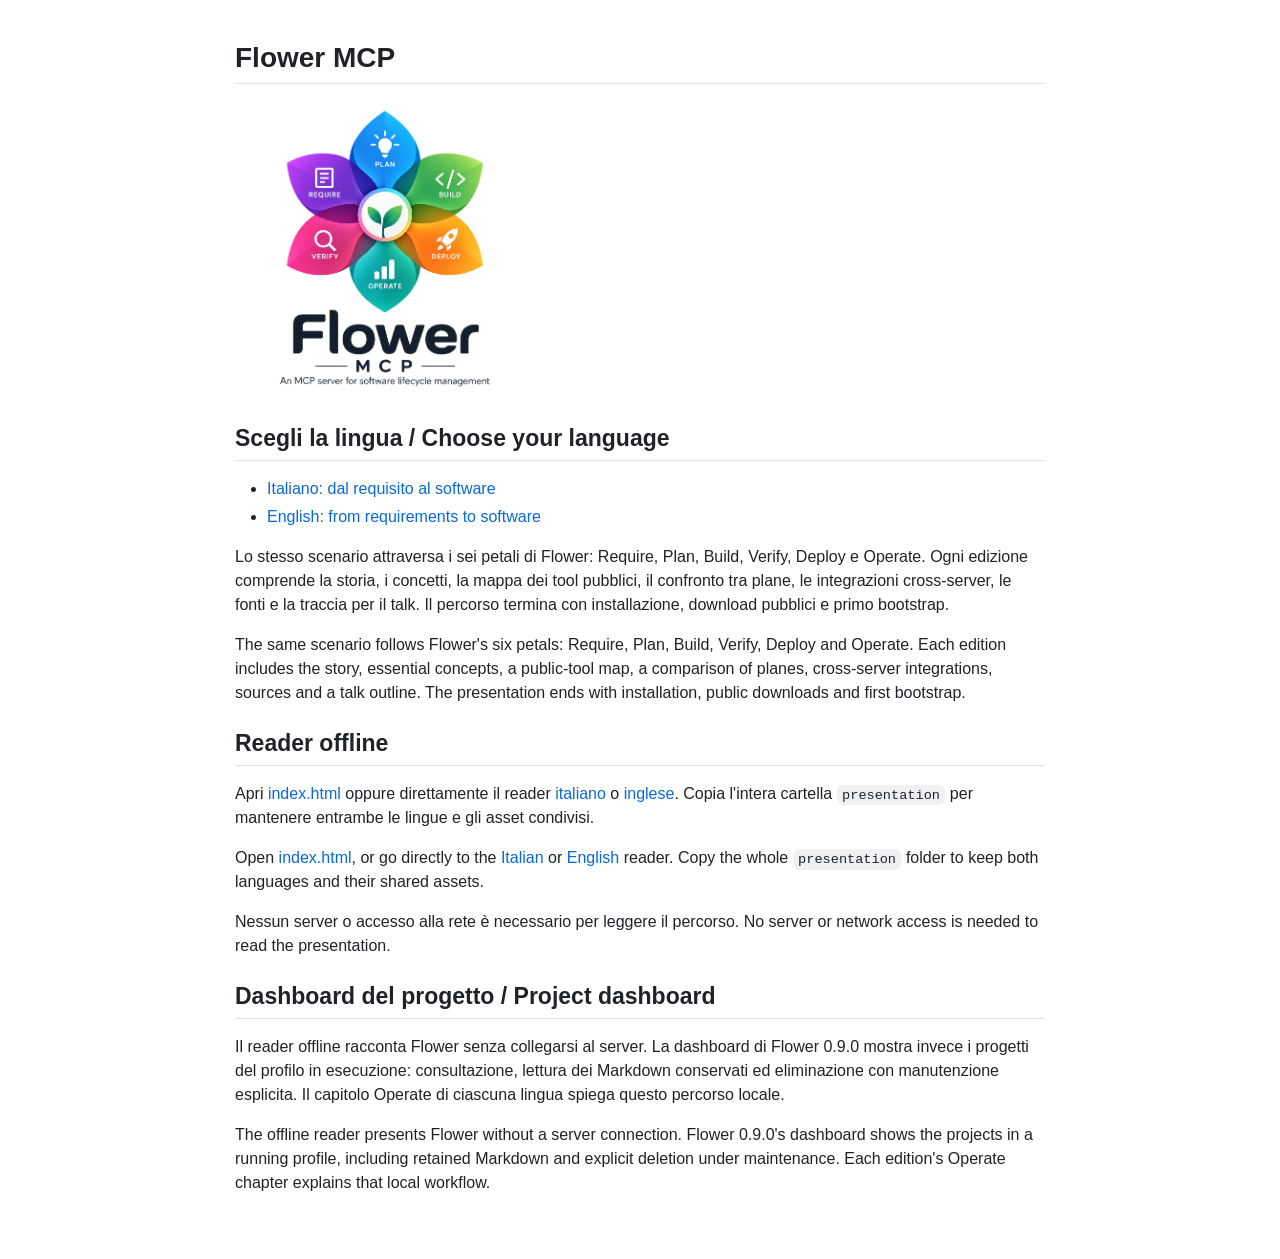
==== docs/presentation/index.html @ a33728c3 "docs: align dashboard guides and bilingual Linux Day presentation for 0.9.0 [skip ci]" ====
<!doctype html>
<html lang="en">
<head>
<meta charset="utf-8">
<meta name="viewport" content="width=device-width, initial-scale=1">
<meta http-equiv="Content-Security-Policy" content="default-src 'none'; style-src 'self'; img-src 'self'; connect-src 'none'; base-uri 'none'; form-action 'none'">
<meta name="color-scheme" content="light dark">
<title>Flower MCP: Italiano / English</title>
<link rel="stylesheet" href="assets/github-markdown.css">
<link rel="stylesheet" href="assets/reader.css">
</head>
<body><main class="language-home"><article class="markdown-body"><h1 id="flower-mcp">Flower MCP</h1>
<p><img src="assets/flower-mcp-logo.png" alt="Flower MCP: Require, Plan, Build, Verify, Deploy, Operate" /></p>
<h2 id="scegli-la-lingua-choose-your-language">Scegli la lingua / Choose your language</h2>
<ul>
<li><a href="ita/index.html">Italiano: dal requisito al software</a></li>
<li><a href="eng/index.html">English: from requirements to software</a></li>
</ul>
<p>Lo stesso scenario attraversa i sei petali di Flower: Require, Plan, Build,
Verify, Deploy e Operate. Ogni edizione comprende la storia, i concetti, la mappa
dei tool pubblici, il confronto tra plane, le integrazioni cross-server, le fonti
e la traccia per il talk.
Il percorso termina con installazione, download pubblici e primo bootstrap.</p>
<p>The same scenario follows Flower's six petals: Require, Plan, Build, Verify,
Deploy and Operate. Each edition includes the story, essential concepts, a
public-tool map, a comparison of planes, cross-server integrations, sources and
a talk outline.
The presentation ends with installation, public downloads and first bootstrap.</p>
<h2 id="reader-offline">Reader offline</h2>
<p>Apri <a href="index.html">index.html</a> oppure direttamente il reader
<a href="ita/index.html">italiano</a> o <a href="eng/index.html">inglese</a>. Copia l'intera cartella
<code>presentation</code> per mantenere entrambe le lingue e gli asset condivisi.</p>
<p>Open <a href="index.html">index.html</a>, or go directly to the
<a href="ita/index.html">Italian</a> or <a href="eng/index.html">English</a> reader. Copy the whole
<code>presentation</code> folder to keep both languages and their shared assets.</p>
<p>Nessun server o accesso alla rete è necessario per leggere il percorso.
No server or network access is needed to read the presentation.</p>
<h2 id="dashboard-del-progetto-project-dashboard">Dashboard del progetto / Project dashboard</h2>
<p>Il reader offline racconta Flower senza collegarsi al server. La dashboard di
Flower 0.9.0 mostra invece i progetti del profilo in esecuzione: consultazione,
lettura dei Markdown conservati ed eliminazione con manutenzione esplicita.
Il capitolo Operate di ciascuna lingua spiega questo percorso locale.</p>
<p>The offline reader presents Flower without a server connection. Flower 0.9.0's
dashboard shows the projects in a running profile, including retained Markdown
and explicit deletion under maintenance. Each edition's Operate chapter explains
that local workflow.</p>
</article></main></body>
</html>
---- docs/presentation/assets/github-markdown.css ----
.markdown-body {
  --base-size-16: 1rem;
  --base-size-24: 1.5rem;
  --base-size-4: 0.25rem;
  --base-size-40: 2.5rem;
  --base-size-8: 0.5rem;
  --base-text-weight-medium: 500;
  --base-text-weight-normal: 400;
  --base-text-weight-semibold: 600;
  --fontStack-monospace: ui-monospace, SFMono-Regular, SF Mono, Menlo, Consolas, Liberation Mono, monospace;
  --fontStack-sansSerif: -apple-system, BlinkMacSystemFont, "Segoe UI", "Noto Sans", Helvetica, Arial, sans-serif, "Apple Color Emoji", "Segoe UI Emoji";
  --fgColor-accent: Highlight;
}
@media (prefers-color-scheme: dark) {
  .markdown-body, [data-theme="dark"] {
    /*dark */
    color-scheme: dark;
    --fgColor-accent: #4493f8;
    --bgColor-attention-muted: #bb800926;
    --bgColor-default: #0d1117;
    --bgColor-muted: #151b23;
    --bgColor-neutral-muted: #656c7633;
    --borderColor-accent-emphasis: #1f6feb;
    --borderColor-attention-emphasis: #9e6a03;
    --borderColor-danger-emphasis: #da3633;
    --borderColor-default: #3d444d;
    --borderColor-done-emphasis: #8957e5;
    --borderColor-success-emphasis: #238636;
    --color-prettylights-syntax-brackethighlighter-angle: #9198a1;
    --color-prettylights-syntax-brackethighlighter-unmatched: #f85149;
    --color-prettylights-syntax-carriage-return-bg: #b62324;
    --color-prettylights-syntax-carriage-return-text: #f0f6fc;
    --color-prettylights-syntax-comment: #9198a1;
    --color-prettylights-syntax-constant: #79c0ff;
    --color-prettylights-syntax-constant-other-reference-link: #a5d6ff;
    --color-prettylights-syntax-entity: #d2a8ff;
    --color-prettylights-syntax-entity-tag: #7ee787;
    --color-prettylights-syntax-keyword: #ff7b72;
    --color-prettylights-syntax-markup-bold: #f0f6fc;
    --color-prettylights-syntax-markup-changed-bg: #5a1e02;
    --color-prettylights-syntax-markup-changed-text: #ffdfb6;
    --color-prettylights-syntax-markup-deleted-bg: #67060c;
    --color-prettylights-syntax-markup-deleted-text: #ffdcd7;
    --color-prettylights-syntax-markup-heading: #1f6feb;
    --color-prettylights-syntax-markup-ignored-bg: #1158c7;
    --color-prettylights-syntax-markup-ignored-text: #f0f6fc;
    --color-prettylights-syntax-markup-inserted-bg: #033a16;
    --color-prettylights-syntax-markup-inserted-text: #aff5b4;
    --color-prettylights-syntax-markup-italic: #f0f6fc;
    --color-prettylights-syntax-markup-list: #f2cc60;
    --color-prettylights-syntax-meta-diff-range: #d2a8ff;
    --color-prettylights-syntax-storage-modifier-import: #f0f6fc;
    --color-prettylights-syntax-string: #a5d6ff;
    --color-prettylights-syntax-string-regexp: #7ee787;
    --color-prettylights-syntax-sublimelinter-gutter-mark: #3d444d;
    --color-prettylights-syntax-variable: #ffa657;
    --fgColor-attention: #d29922;
    --fgColor-danger: #f85149;
    --fgColor-default: #f0f6fc;
    --fgColor-done: #ab7df8;
    --fgColor-muted: #9198a1;
    --fgColor-success: #3fb950;
    --borderColor-muted: #3d444db3;
    --color-prettylights-syntax-invalid-illegal-bg: var(--bgColor-danger-muted);
    --color-prettylights-syntax-invalid-illegal-text: var(--fgColor-danger);
    --focus-outlineColor: var(--borderColor-accent-emphasis);
    --borderColor-neutral-muted: var(--borderColor-muted);
  }
}
@media (prefers-color-scheme: light) {
  .markdown-body, [data-theme="light"] {
    /*light */
    color-scheme: light;
    --fgColor-danger: #d1242f;
    --bgColor-attention-muted: #fff8c5;
    --bgColor-muted: #f6f8fa;
    --bgColor-neutral-muted: #818b981f;
    --borderColor-accent-emphasis: #0969da;
    --borderColor-attention-emphasis: #9a6700;
    --borderColor-danger-emphasis: #cf222e;
    --borderColor-default: #d1d9e0;
    --borderColor-done-emphasis: #8250df;
    --borderColor-success-emphasis: #1a7f37;
    --color-prettylights-syntax-brackethighlighter-angle: #59636e;
    --color-prettylights-syntax-brackethighlighter-unmatched: #82071e;
    --color-prettylights-syntax-carriage-return-bg: #cf222e;
    --color-prettylights-syntax-carriage-return-text: #f6f8fa;
    --color-prettylights-syntax-comment: #59636e;
    --color-prettylights-syntax-constant: #0550ae;
    --color-prettylights-syntax-constant-other-reference-link: #0a3069;
    --color-prettylights-syntax-entity: #6639ba;
    --color-prettylights-syntax-entity-tag: #0550ae;
    --color-prettylights-syntax-invalid-illegal-text: var(--fgColor-danger);
    --color-prettylights-syntax-keyword: #cf222e;
    --color-prettylights-syntax-markup-changed-bg: #ffd8b5;
    --color-prettylights-syntax-markup-changed-text: #953800;
    --color-prettylights-syntax-markup-deleted-bg: #ffebe9;
    --color-prettylights-syntax-markup-deleted-text: #82071e;
    --color-prettylights-syntax-markup-heading: #0550ae;
    --color-prettylights-syntax-markup-ignored-bg: #0550ae;
    --color-prettylights-syntax-markup-ignored-text: #d1d9e0;
    --color-prettylights-syntax-markup-inserted-bg: #dafbe1;
    --color-prettylights-syntax-markup-inserted-text: #116329;
    --color-prettylights-syntax-markup-list: #3b2300;
    --color-prettylights-syntax-meta-diff-range: #8250df;
    --color-prettylights-syntax-string: #0a3069;
    --color-prettylights-syntax-string-regexp: #116329;
    --color-prettylights-syntax-sublimelinter-gutter-mark: #818b98;
    --color-prettylights-syntax-variable: #953800;
    --fgColor-accent: #0969da;
    --fgColor-attention: #9a6700;
    --fgColor-done: #8250df;
    --fgColor-muted: #59636e;
    --fgColor-success: #1a7f37;
    --bgColor-default: #ffffff;
    --borderColor-muted: #d1d9e0b3;
    --color-prettylights-syntax-invalid-illegal-bg: var(--bgColor-danger-muted);
    --color-prettylights-syntax-markup-bold: #1f2328;
    --color-prettylights-syntax-markup-italic: #1f2328;
    --color-prettylights-syntax-storage-modifier-import: #1f2328;
    --fgColor-default: #1f2328;
    --focus-outlineColor: var(--borderColor-accent-emphasis);
    --borderColor-neutral-muted: var(--borderColor-muted);
  }
}

.markdown-body {
  /** CSS default easing. Use for hover state changes and micro-interactions. */
  /** Accelerating motion. Use for elements exiting the viewport (moving off-screen). */
  /** Smooth acceleration and deceleration. Use for elements moving or morphing within the viewport. */
  /** Decelerating motion. Use for elements entering the viewport or appearing on screen. */
  /** Constant motion with no acceleration. Use for continuous animations like progress bars or loaders. */
  -ms-text-size-adjust: 100%;
  -webkit-text-size-adjust: 100%;
  margin: 0;
  font-weight: var(--base-text-weight-normal, 400);
  color: var(--fgColor-default);
  background-color: var(--bgColor-default);
  font-family: var(--fontStack-sansSerif, -apple-system, BlinkMacSystemFont, "Segoe UI", "Noto Sans", Helvetica, Arial, sans-serif, "Apple Color Emoji", "Segoe UI Emoji");
  font-size: 16px;
  line-height: 1.5;
  word-wrap: break-word;
}

.markdown-body a {
  text-decoration: underline;
  text-underline-offset: .2rem;
}

.markdown-body .octicon {
  display: inline-block;
  fill: currentColor;
  vertical-align: text-bottom;
}

.markdown-body h1:hover .anchor .octicon-link:before,
.markdown-body h2:hover .anchor .octicon-link:before,
.markdown-body h3:hover .anchor .octicon-link:before,
.markdown-body h4:hover .anchor .octicon-link:before,
.markdown-body h5:hover .anchor .octicon-link:before,
.markdown-body h6:hover .anchor .octicon-link:before {
  width: 16px;
  height: 16px;
  content: ' ';
  display: inline-block;
  background-color: currentColor;
  -webkit-mask-image: url("data:image/svg+xml,<svg xmlns='http://www.w3.org/2000/svg' viewBox='0 0 16 16' version='1.1' aria-hidden='true'><path fill-rule='evenodd' d='M7.775 3.275a.75.75 0 001.06 1.06l1.25-1.25a2 2 0 112.83 2.83l-2.5 2.5a2 2 0 01-2.83 0 .75.75 0 00-1.06 1.06 3.5 3.5 0 004.95 0l2.5-2.5a3.5 3.5 0 00-4.95-4.95l-1.25 1.25zm-4.69 9.64a2 2 0 010-2.83l2.5-2.5a2 2 0 012.83 0 .75.75 0 001.06-1.06 3.5 3.5 0 00-4.95 0l-2.5 2.5a3.5 3.5 0 004.95 4.95l1.25-1.25a.75.75 0 00-1.06-1.06l-1.25 1.25a2 2 0 01-2.83 0z'></path></svg>");
  mask-image: url("data:image/svg+xml,<svg xmlns='http://www.w3.org/2000/svg' viewBox='0 0 16 16' version='1.1' aria-hidden='true'><path fill-rule='evenodd' d='M7.775 3.275a.75.75 0 001.06 1.06l1.25-1.25a2 2 0 112.83 2.83l-2.5 2.5a2 2 0 01-2.83 0 .75.75 0 00-1.06 1.06 3.5 3.5 0 004.95 0l2.5-2.5a3.5 3.5 0 00-4.95-4.95l-1.25 1.25zm-4.69 9.64a2 2 0 010-2.83l2.5-2.5a2 2 0 012.83 0 .75.75 0 001.06-1.06 3.5 3.5 0 00-4.95 0l-2.5 2.5a3.5 3.5 0 004.95 4.95l1.25-1.25a.75.75 0 00-1.06-1.06l-1.25 1.25a2 2 0 01-2.83 0z'></path></svg>");
}

.markdown-body details,
.markdown-body figcaption,
.markdown-body figure {
  display: block;
}

.markdown-body summary {
  display: list-item;
}

.markdown-body [hidden] {
  display: none !important;
}

.markdown-body a {
  background-color: rgba(0,0,0,0);
  color: var(--fgColor-accent);
  text-decoration: none;
}

.markdown-body abbr[title] {
  border-bottom: none;
  -webkit-text-decoration: underline dotted;
  text-decoration: underline dotted;
}

.markdown-body b,
.markdown-body strong {
  font-weight: var(--base-text-weight-semibold, 600);
}

.markdown-body dfn {
  font-style: italic;
}

.markdown-body h1 {
  margin: .67em 0;
  font-weight: var(--base-text-weight-semibold, 600);
  padding-bottom: .3em;
  font-size: 2em;
  border-bottom: 1px solid var(--borderColor-muted);
}

.markdown-body mark {
  background-color: var(--bgColor-attention-muted);
  color: var(--fgColor-default);
}

.markdown-body small {
  font-size: 90%;
}

.markdown-body sub,
.markdown-body sup {
  font-size: 75%;
  line-height: 0;
  position: relative;
  vertical-align: baseline;
}

.markdown-body sub {
  bottom: -0.25em;
}

.markdown-body sup {
  top: -0.5em;
}

.markdown-body img {
  border-style: none;
  max-width: 100%;
  box-sizing: content-box;
}

.markdown-body code,
.markdown-body kbd,
.markdown-body pre,
.markdown-body samp {
  font-family: monospace;
  font-size: 1em;
}

.markdown-body figure {
  margin: 1em var(--base-size-40);
}

.markdown-body hr {
  box-sizing: content-box;
  overflow: hidden;
  background: rgba(0,0,0,0);
  border-bottom: 1px solid var(--borderColor-muted);
  height: .25em;
  padding: 0;
  margin: var(--base-size-24) 0;
  background-color: var(--borderColor-default);
  border: 0;
}

.markdown-body input {
  font: inherit;
  margin: 0;
  overflow: visible;
  font-family: inherit;
  font-size: inherit;
  line-height: inherit;
}

.markdown-body [type=button],
.markdown-body [type=reset],
.markdown-body [type=submit] {
  -webkit-appearance: button;
  appearance: button;
}

.markdown-body [type=checkbox],
.markdown-body [type=radio] {
  box-sizing: border-box;
  padding: 0;
}

.markdown-body [type=number]::-webkit-inner-spin-button,
.markdown-body [type=number]::-webkit-outer-spin-button {
  height: auto;
}

.markdown-body [type=search]::-webkit-search-cancel-button,
.markdown-body [type=search]::-webkit-search-decoration {
  -webkit-appearance: none;
  appearance: none;
}

.markdown-body ::-webkit-input-placeholder {
  color: inherit;
  opacity: .54;
}

.markdown-body ::-webkit-file-upload-button {
  -webkit-appearance: button;
  appearance: button;
  font: inherit;
}

.markdown-body a:hover {
  text-decoration: underline;
}

.markdown-body ::placeholder {
  color: var(--fgColor-muted);
  opacity: 1;
}

.markdown-body hr::before {
  display: table;
  content: "";
}

.markdown-body hr::after {
  display: table;
  clear: both;
  content: "";
}

.markdown-body table {
  border-spacing: 0;
  border-collapse: collapse;
  display: block;
  width: max-content;
  max-width: 100%;
  overflow: auto;
  font-variant: tabular-nums;
}

.markdown-body td,
.markdown-body th {
  padding: 0;
}

.markdown-body details summary {
  cursor: pointer;
}

.markdown-body a:focus,
.markdown-body [role=button]:focus,
.markdown-body input[type=radio]:focus,
.markdown-body input[type=checkbox]:focus {
  outline: 2px solid var(--focus-outlineColor);
  outline-offset: -2px;
  box-shadow: none;
}

.markdown-body a:focus:not(:focus-visible),
.markdown-body [role=button]:focus:not(:focus-visible),
.markdown-body input[type=radio]:focus:not(:focus-visible),
.markdown-body input[type=checkbox]:focus:not(:focus-visible) {
  outline: solid 1px rgba(0,0,0,0);
}

.markdown-body a:focus-visible,
.markdown-body [role=button]:focus-visible,
.markdown-body input[type=radio]:focus-visible,
.markdown-body input[type=checkbox]:focus-visible {
  outline: 2px solid var(--focus-outlineColor);
  outline-offset: -2px;
  box-shadow: none;
}

.markdown-body a:not([class]):focus,
.markdown-body a:not([class]):focus-visible,
.markdown-body input[type=radio]:focus,
.markdown-body input[type=radio]:focus-visible,
.markdown-body input[type=checkbox]:focus,
.markdown-body input[type=checkbox]:focus-visible {
  outline-offset: 0;
}

.markdown-body kbd {
  display: inline-block;
  padding: var(--base-size-4);
  font: 11px var(--fontStack-monospace, ui-monospace, SFMono-Regular, SF Mono, Menlo, Consolas, Liberation Mono, monospace);
  line-height: 10px;
  color: var(--fgColor-default);
  vertical-align: middle;
  background-color: var(--bgColor-muted);
  border: solid 1px var(--borderColor-neutral-muted);
  border-bottom-color: var(--borderColor-neutral-muted);
  border-radius: 6px;
  box-shadow: inset 0 -1px 0 var(--borderColor-neutral-muted);
}

.markdown-body h1,
.markdown-body h2,
.markdown-body h3,
.markdown-body h4,
.markdown-body h5,
.markdown-body h6 {
  margin-top: var(--base-size-24);
  margin-bottom: var(--base-size-16);
  font-weight: var(--base-text-weight-semibold, 600);
  line-height: 1.25;
}

.markdown-body h2 {
  font-weight: var(--base-text-weight-semibold, 600);
  padding-bottom: .3em;
  font-size: 1.5em;
  border-bottom: 1px solid var(--borderColor-muted);
}

.markdown-body h3 {
  font-weight: var(--base-text-weight-semibold, 600);
  font-size: 1.25em;
}

.markdown-body h4 {
  font-weight: var(--base-text-weight-semibold, 600);
  font-size: 1em;
}

.markdown-body h5 {
  font-weight: var(--base-text-weight-semibold, 600);
  font-size: .875em;
}

.markdown-body h6 {
  font-weight: var(--base-text-weight-semibold, 600);
  font-size: .85em;
  color: var(--fgColor-muted);
}

.markdown-body p {
  margin-top: 0;
  margin-bottom: 10px;
}

.markdown-body blockquote {
  margin: 0;
  padding: 0 1em;
  color: var(--fgColor-muted);
  border-left: .25em solid var(--borderColor-default);
}

.markdown-body ul,
.markdown-body ol {
  margin-top: 0;
  margin-bottom: 0;
  padding-left: 2em;
}

.markdown-body ol ol,
.markdown-body ul ol {
  list-style-type: lower-roman;
}

.markdown-body ul ul ol,
.markdown-body ul ol ol,
.markdown-body ol ul ol,
.markdown-body ol ol ol {
  list-style-type: lower-alpha;
}

.markdown-body dd {
  margin-left: 0;
}

.markdown-body tt,
.markdown-body code,
.markdown-body samp {
  font-family: var(--fontStack-monospace, ui-monospace, SFMono-Regular, SF Mono, Menlo, Consolas, Liberation Mono, monospace);
  font-size: 12px;
}

.markdown-body pre {
  margin-top: 0;
  margin-bottom: 0;
  font-family: var(--fontStack-monospace, ui-monospace, SFMono-Regular, SF Mono, Menlo, Consolas, Liberation Mono, monospace);
  font-size: 12px;
  word-wrap: normal;
}

.markdown-body .octicon {
  display: inline-block;
  overflow: visible !important;
  vertical-align: text-bottom;
  fill: currentColor;
}

.markdown-body input::-webkit-outer-spin-button,
.markdown-body input::-webkit-inner-spin-button {
  margin: 0;
  appearance: none;
}

.markdown-body .mr-2 {
  margin-right: var(--base-size-8, 8px) !important;
}

.markdown-body::before {
  display: table;
  content: "";
}

.markdown-body::after {
  display: table;
  clear: both;
  content: "";
}

.markdown-body>*:first-child {
  margin-top: 0 !important;
}

.markdown-body>*:last-child {
  margin-bottom: 0 !important;
}

.markdown-body a:not([href]) {
  color: inherit;
  text-decoration: none;
}

.markdown-body .absent {
  color: var(--fgColor-danger);
}

.markdown-body .anchor {
  float: left;
  padding-right: var(--base-size-4);
  margin-left: -20px;
  line-height: 1;
}

.markdown-body .anchor:focus {
  outline: none;
}

.markdown-body p,
.markdown-body blockquote,
.markdown-body ul,
.markdown-body ol,
.markdown-body dl,
.markdown-body table,
.markdown-body pre,
.markdown-body details {
  margin-top: 0;
  margin-bottom: var(--base-size-16);
}

.markdown-body blockquote>:first-child {
  margin-top: 0;
}

.markdown-body blockquote>:last-child {
  margin-bottom: 0;
}

.markdown-body h1 .octicon-link,
.markdown-body h2 .octicon-link,
.markdown-body h3 .octicon-link,
.markdown-body h4 .octicon-link,
.markdown-body h5 .octicon-link,
.markdown-body h6 .octicon-link {
  color: var(--fgColor-default);
  vertical-align: middle;
  visibility: hidden;
}

.markdown-body h1:hover .anchor,
.markdown-body h2:hover .anchor,
.markdown-body h3:hover .anchor,
.markdown-body h4:hover .anchor,
.markdown-body h5:hover .anchor,
.markdown-body h6:hover .anchor {
  text-decoration: none;
}

.markdown-body h1:hover .anchor .octicon-link,
.markdown-body h2:hover .anchor .octicon-link,
.markdown-body h3:hover .anchor .octicon-link,
.markdown-body h4:hover .anchor .octicon-link,
.markdown-body h5:hover .anchor .octicon-link,
.markdown-body h6:hover .anchor .octicon-link {
  visibility: visible;
}

.markdown-body h1 tt,
.markdown-body h1 code,
.markdown-body h2 tt,
.markdown-body h2 code,
.markdown-body h3 tt,
.markdown-body h3 code,
.markdown-body h4 tt,
.markdown-body h4 code,
.markdown-body h5 tt,
.markdown-body h5 code,
.markdown-body h6 tt,
.markdown-body h6 code {
  padding: 0 .2em;
  font-size: inherit;
}

.markdown-body summary h1,
.markdown-body summary h2,
.markdown-body summary h3,
.markdown-body summary h4,
.markdown-body summary h5,
.markdown-body summary h6 {
  display: inline-block;
}

.markdown-body summary h1 .anchor,
.markdown-body summary h2 .anchor,
.markdown-body summary h3 .anchor,
.markdown-body summary h4 .anchor,
.markdown-body summary h5 .anchor,
.markdown-body summary h6 .anchor {
  margin-left: -40px;
}

.markdown-body summary h1,
.markdown-body summary h2 {
  padding-bottom: 0;
  border-bottom: 0;
}

.markdown-body ul.no-list,
.markdown-body ol.no-list {
  padding: 0;
  list-style-type: none;
}

.markdown-body ol[type="a s"] {
  list-style-type: lower-alpha;
}

.markdown-body ol[type="A s"] {
  list-style-type: upper-alpha;
}

.markdown-body ol[type="i s"] {
  list-style-type: lower-roman;
}

.markdown-body ol[type="I s"] {
  list-style-type: upper-roman;
}

.markdown-body ol[type="1"] {
  list-style-type: decimal;
}

.markdown-body div>ol:not([type]) {
  list-style-type: decimal;
}

.markdown-body ul ul,
.markdown-body ul ol,
.markdown-body ol ol,
.markdown-body ol ul {
  margin-top: 0;
  margin-bottom: 0;
}

.markdown-body li>p {
  margin-top: var(--base-size-16);
}

.markdown-body li+li {
  margin-top: .25em;
}

.markdown-body dl {
  padding: 0;
}

.markdown-body dl dt {
  padding: 0;
  margin-top: var(--base-size-16);
  font-size: 1em;
  font-style: italic;
  font-weight: var(--base-text-weight-semibold, 600);
}

.markdown-body dl dd {
  padding: 0 var(--base-size-16);
  margin-bottom: var(--base-size-16);
}

.markdown-body table th {
  font-weight: var(--base-text-weight-semibold, 600);
}

.markdown-body table th,
.markdown-body table td {
  padding: 6px 13px;
  border: 1px solid var(--borderColor-default);
}

.markdown-body table td>:last-child {
  margin-bottom: 0;
}

.markdown-body table tr {
  background-color: var(--bgColor-default);
  border-top: 1px solid var(--borderColor-muted);
}

.markdown-body table tr:nth-child(2n) {
  background-color: var(--bgColor-muted);
}

.markdown-body table img {
  background-color: rgba(0,0,0,0);
}

.markdown-body img[align=right] {
  padding-left: 20px;
}

.markdown-body img[align=left] {
  padding-right: 20px;
}

.markdown-body .emoji {
  max-width: none;
  vertical-align: text-top;
  background-color: rgba(0,0,0,0);
}

.markdown-body span.frame {
  display: block;
  overflow: hidden;
}

.markdown-body span.frame>span {
  display: block;
  float: left;
  width: auto;
  padding: 7px;
  margin: 13px 0 0;
  overflow: hidden;
  border: 1px solid var(--borderColor-default);
}

.markdown-body span.frame span img {
  display: block;
  float: left;
}

.markdown-body span.frame span span {
  display: block;
  padding: 5px 0 0;
  clear: both;
  color: var(--fgColor-default);
}

.markdown-body span.align-center {
  display: block;
  overflow: hidden;
  clear: both;
}

.markdown-body span.align-center>span {
  display: block;
  margin: 13px auto 0;
  overflow: hidden;
  text-align: center;
}

.markdown-body span.align-center span img {
  margin: 0 auto;
  text-align: center;
}

.markdown-body span.align-right {
  display: block;
  overflow: hidden;
  clear: both;
}

.markdown-body span.align-right>span {
  display: block;
  margin: 13px 0 0;
  overflow: hidden;
  text-align: right;
}

.markdown-body span.align-right span img {
  margin: 0;
  text-align: right;
}

.markdown-body span.float-left {
  display: block;
  float: left;
  margin-right: 13px;
  overflow: hidden;
}

.markdown-body span.float-left span {
  margin: 13px 0 0;
}

.markdown-body span.float-right {
  display: block;
  float: right;
  margin-left: 13px;
  overflow: hidden;
}

.markdown-body span.float-right>span {
  display: block;
  margin: 13px auto 0;
  overflow: hidden;
  text-align: right;
}

.markdown-body code,
.markdown-body tt {
  padding: .2em .4em;
  margin: 0;
  font-size: 85%;
  white-space: break-spaces;
  background-color: var(--bgColor-neutral-muted);
  border-radius: 6px;
}

.markdown-body code br,
.markdown-body tt br {
  display: none;
}

.markdown-body del code {
  text-decoration: inherit;
}

.markdown-body samp {
  font-size: 85%;
}

.markdown-body pre code {
  font-size: 100%;
}

.markdown-body pre>code {
  padding: 0;
  margin: 0;
  word-break: normal;
  white-space: pre;
  background: rgba(0,0,0,0);
  border: 0;
}

.markdown-body .highlight {
  margin-bottom: var(--base-size-16);
}

.markdown-body .highlight pre {
  margin-bottom: 0;
  word-break: normal;
}

.markdown-body .highlight pre,
.markdown-body pre {
  padding: var(--base-size-16);
  overflow: auto;
  font-size: 85%;
  line-height: 1.45;
  color: var(--fgColor-default);
  background-color: var(--bgColor-muted);
  border-radius: 6px;
}

.markdown-body pre code,
.markdown-body pre tt {
  display: inline;
  padding: 0;
  margin: 0;
  overflow: visible;
  line-height: inherit;
  word-wrap: normal;
  background-color: rgba(0,0,0,0);
  border: 0;
}

.markdown-body .csv-data td,
.markdown-body .csv-data th {
  padding: 5px;
  overflow: hidden;
  font-size: 12px;
  line-height: 1;
  text-align: left;
  white-space: nowrap;
}

.markdown-body .csv-data .blob-num {
  padding: 10px var(--base-size-8) 9px;
  text-align: right;
  background: var(--bgColor-default);
  border: 0;
}

.markdown-body .csv-data tr {
  border-top: 0;
}

.markdown-body .csv-data th {
  font-weight: var(--base-text-weight-semibold, 600);
  background: var(--bgColor-muted);
  border-top: 0;
}

.markdown-body [data-footnote-ref]::before {
  content: "[";
}

.markdown-body [data-footnote-ref]::after {
  content: "]";
}

.markdown-body .footnotes {
  font-size: 12px;
  color: var(--fgColor-muted);
  border-top: 1px solid var(--borderColor-default);
}

.markdown-body .footnotes ol {
  padding-left: var(--base-size-16);
}

.markdown-body .footnotes ol ul {
  display: inline-block;
  padding-left: var(--base-size-16);
  margin-top: var(--base-size-16);
}

.markdown-body .footnotes li {
  position: relative;
}

.markdown-body .footnotes li:target::before {
  position: absolute;
  top: calc(var(--base-size-8)*-1);
  right: calc(var(--base-size-8)*-1);
  bottom: calc(var(--base-size-8)*-1);
  left: calc(var(--base-size-24)*-1);
  pointer-events: none;
  content: "";
  border: 2px solid var(--borderColor-accent-emphasis);
  border-radius: 6px;
}

.markdown-body .footnotes li:target {
  color: var(--fgColor-default);
}

.markdown-body .footnotes .data-footnote-backref g-emoji {
  font-family: monospace;
}

.markdown-body .pl-c {
  color: var(--color-prettylights-syntax-comment);
}

.markdown-body .pl-c1,
.markdown-body .pl-s .pl-v {
  color: var(--color-prettylights-syntax-constant);
}

.markdown-body .pl-e,
.markdown-body .pl-en {
  color: var(--color-prettylights-syntax-entity);
}

.markdown-body .pl-smi,
.markdown-body .pl-s .pl-s1 {
  color: var(--color-prettylights-syntax-storage-modifier-import);
}

.markdown-body .pl-ent {
  color: var(--color-prettylights-syntax-entity-tag);
}

.markdown-body .pl-k {
  color: var(--color-prettylights-syntax-keyword);
}

.markdown-body .pl-s,
.markdown-body .pl-pds,
.markdown-body .pl-s .pl-pse .pl-s1,
.markdown-body .pl-sr,
.markdown-body .pl-sr .pl-cce,
.markdown-body .pl-sr .pl-sre,
.markdown-body .pl-sr .pl-sra {
  color: var(--color-prettylights-syntax-string);
}

.markdown-body .pl-v,
.markdown-body .pl-smw {
  color: var(--color-prettylights-syntax-variable);
}

.markdown-body .pl-bu {
  color: var(--color-prettylights-syntax-brackethighlighter-unmatched);
}

.markdown-body .pl-ii {
  color: var(--color-prettylights-syntax-invalid-illegal-text);
  background-color: var(--color-prettylights-syntax-invalid-illegal-bg);
}

.markdown-body .pl-c2 {
  color: var(--color-prettylights-syntax-carriage-return-text);
  background-color: var(--color-prettylights-syntax-carriage-return-bg);
}

.markdown-body .pl-sr .pl-cce {
  font-weight: bold;
  color: var(--color-prettylights-syntax-string-regexp);
}

.markdown-body .pl-ml {
  color: var(--color-prettylights-syntax-markup-list);
}

.markdown-body .pl-mh,
.markdown-body .pl-mh .pl-en,
.markdown-body .pl-ms {
  font-weight: bold;
  color: var(--color-prettylights-syntax-markup-heading);
}

.markdown-body .pl-mi {
  font-style: italic;
  color: var(--color-prettylights-syntax-markup-italic);
}

.markdown-body .pl-mb {
  font-weight: bold;
  color: var(--color-prettylights-syntax-markup-bold);
}

.markdown-body .pl-md {
  color: var(--color-prettylights-syntax-markup-deleted-text);
  background-color: var(--color-prettylights-syntax-markup-deleted-bg);
}

.markdown-body .pl-mi1 {
  color: var(--color-prettylights-syntax-markup-inserted-text);
  background-color: var(--color-prettylights-syntax-markup-inserted-bg);
}

.markdown-body .pl-mc {
  color: var(--color-prettylights-syntax-markup-changed-text);
  background-color: var(--color-prettylights-syntax-markup-changed-bg);
}

.markdown-body .pl-mi2 {
  color: var(--color-prettylights-syntax-markup-ignored-text);
  background-color: var(--color-prettylights-syntax-markup-ignored-bg);
}

.markdown-body .pl-mdr {
  font-weight: bold;
  color: var(--color-prettylights-syntax-meta-diff-range);
}

.markdown-body .pl-ba {
  color: var(--color-prettylights-syntax-brackethighlighter-angle);
}

.markdown-body .pl-sg {
  color: var(--color-prettylights-syntax-sublimelinter-gutter-mark);
}

.markdown-body .pl-corl {
  text-decoration: underline;
  color: var(--color-prettylights-syntax-constant-other-reference-link);
}

.markdown-body [role=button]:focus:not(:focus-visible),
.markdown-body [role=tabpanel][tabindex="0"]:focus:not(:focus-visible),
.markdown-body button:focus:not(:focus-visible),
.markdown-body summary:focus:not(:focus-visible),
.markdown-body a:focus:not(:focus-visible) {
  outline: none;
  box-shadow: none;
}

.markdown-body [tabindex="0"]:focus:not(:focus-visible),
.markdown-body details-dialog:focus:not(:focus-visible) {
  outline: none;
}

.markdown-body g-emoji {
  display: inline-block;
  min-width: 1ch;
  font-family: "Apple Color Emoji","Segoe UI Emoji","Segoe UI Symbol";
  font-size: 1em;
  font-style: normal !important;
  font-weight: var(--base-text-weight-normal, 400);
  line-height: 1;
  vertical-align: -0.075em;
}

.markdown-body g-emoji img {
  width: 1em;
  height: 1em;
}

.markdown-body a:has(>p,>div,>pre,>blockquote) {
  display: block;
}

.markdown-body a:has(>p,>div,>pre,>blockquote):not(:has(.snippet-clipboard-content,>pre)) {
  width: fit-content;
}

.markdown-body a:has(>p,>div,>pre,>blockquote):has(.snippet-clipboard-content,>pre):focus-visible {
  outline: 2px solid var(--focus-outlineColor);
  outline-offset: 2px;
}

.markdown-body .task-list-item {
  list-style-type: none;
}

.markdown-body .task-list-item label {
  font-weight: var(--base-text-weight-normal, 400);
}

.markdown-body .task-list-item.enabled label {
  cursor: pointer;
}

.markdown-body .task-list-item+.task-list-item {
  margin-top: var(--base-size-4);
}

.markdown-body .task-list-item .handle {
  display: none;
}

.markdown-body .task-list-item-checkbox {
  margin: 0 .2em .25em -1.4em;
  vertical-align: middle;
}

.markdown-body ul:dir(rtl) .task-list-item-checkbox {
  margin: 0 -1.6em .25em .2em;
}

.markdown-body ol:dir(rtl) .task-list-item-checkbox {
  margin: 0 -1.6em .25em .2em;
}

.markdown-body .contains-task-list:hover .task-list-item-convert-container,
.markdown-body .contains-task-list:focus-within .task-list-item-convert-container {
  display: block;
  width: auto;
  height: 24px;
  overflow: visible;
  clip-path: none;
}

.markdown-body ::-webkit-calendar-picker-indicator {
  filter: invert(50%);
}

.markdown-body .markdown-alert {
  padding: var(--base-size-8) var(--base-size-16);
  margin-bottom: var(--base-size-16);
  color: inherit;
  border-left: .25em solid var(--borderColor-default);
}

.markdown-body .markdown-alert>:first-child {
  margin-top: 0;
}

.markdown-body .markdown-alert>:last-child {
  margin-bottom: 0;
}

.markdown-body .markdown-alert .markdown-alert-title {
  display: flex;
  font-weight: var(--base-text-weight-medium, 500);
  align-items: center;
  line-height: 1;
}

.markdown-body .markdown-alert.markdown-alert-note {
  border-left-color: var(--borderColor-accent-emphasis);
}

.markdown-body .markdown-alert.markdown-alert-note .markdown-alert-title {
  color: var(--fgColor-accent);
}

.markdown-body .markdown-alert.markdown-alert-important {
  border-left-color: var(--borderColor-done-emphasis);
}

.markdown-body .markdown-alert.markdown-alert-important .markdown-alert-title {
  color: var(--fgColor-done);
}

.markdown-body .markdown-alert.markdown-alert-warning {
  border-left-color: var(--borderColor-attention-emphasis);
}

.markdown-body .markdown-alert.markdown-alert-warning .markdown-alert-title {
  color: var(--fgColor-attention);
}

.markdown-body .markdown-alert.markdown-alert-tip {
  border-left-color: var(--borderColor-success-emphasis);
}

.markdown-body .markdown-alert.markdown-alert-tip .markdown-alert-title {
  color: var(--fgColor-success);
}

.markdown-body .markdown-alert.markdown-alert-caution {
  border-left-color: var(--borderColor-danger-emphasis);
}

.markdown-body .markdown-alert.markdown-alert-caution .markdown-alert-title {
  color: var(--fgColor-danger);
}

.markdown-body>*:first-child>.heading-element:first-child {
  margin-top: 0 !important;
}

.markdown-body .highlight pre:has(+.zeroclipboard-container) {
  min-height: 52px;
}
---- docs/presentation/assets/reader.css ----
:root {
  color-scheme: light dark;
  --background: #ffffff;
  --subtle: #f6f8fa;
  --border: #d1d9e0;
  --text: #1f2328;
  --muted: #59636e;
  --link: #0969da;
}
@media (prefers-color-scheme: dark) {
  :root { --background: #0d1117; --subtle: #151b23; --border: #3d444d; --text: #f0f6fc; --muted: #9198a1; --link: #4493f8; }
}
* { box-sizing: border-box; letter-spacing: 0; }
body { margin: 0; color: var(--text); background: var(--background); font: 16px/1.6 -apple-system, BlinkMacSystemFont, "Segoe UI", Helvetica, Arial, sans-serif; }
a { color: var(--link); }
[hidden] { display: none !important; }
.site-header { min-height: 72px; display: flex; align-items: center; justify-content: space-between; gap: 20px; padding: 12px 28px; border-bottom: 1px solid var(--border); }
.brand { display: flex; align-items: center; gap: 12px; min-width: 0; text-decoration: none; color: var(--text); }
.brand img { object-fit: contain; flex: 0 0 48px; background: white; border-radius: 4px; }
.brand strong { display: block; font-size: 18px; }
.brand small { display: block; font-size: 13px; color: var(--muted); }
.site-header nav { display: flex; gap: 20px; flex-shrink: 0; }
.layout { display: grid; grid-template-columns: 236px minmax(0, 980px); justify-content: center; }
aside { padding: 28px 20px; border-right: 1px solid var(--border); min-width: 0; }
aside details { position: sticky; top: 16px; max-height: calc(100vh - 32px); overflow: auto; }
summary { cursor: pointer; font-size: 14px; font-weight: 600; }
aside h2 { font-size: 12px; color: var(--muted); margin: 28px 10px 8px; text-transform: uppercase; }
aside a { display: block; padding: 6px 10px; font-size: 14px; text-decoration: none; color: var(--text); border-left: 2px solid transparent; }
aside a:hover { text-decoration: underline; }
aside a[aria-current] { border-left-color: var(--link); background: var(--subtle); font-weight: 600; }
main { min-width: 0; }
.language-home { max-width: 900px; margin: 0 auto; }
.markdown-body { min-width: 0; max-width: 980px; padding: 40px 45px 64px; overflow-wrap: anywhere; }
.markdown-body h1 { font-size: 28px; }
.markdown-body h2 { font-size: 23px; }
.markdown-body img { display: block; width: auto; max-width: min(100%, 300px); height: auto; max-height: 300px; object-fit: contain; background: #fff; }
.markdown-body[data-document="method.md"] img { max-width: 100%; max-height: none; }
.markdown-body table { max-width: 100%; overflow-x: auto; overflow-wrap: normal; }
.markdown-body pre { max-width: 100%; }
.markdown-body h1, .markdown-body h2, .markdown-body h3 { scroll-margin-top: 24px; }
.markdown-body h1:focus, .markdown-body h2:focus, .markdown-body h3:focus { outline: none; }
#route-error { padding: 16px; margin: 24px; border-left: 3px solid #bf8700; }
footer { border-top: 1px solid var(--border); padding: 20px 28px; font-size: 12px; color: var(--muted); }
.skip-link { position: absolute; left: 12px; top: -100px; padding: 8px; background: var(--background); }
.skip-link:focus { top: 8px; z-index: 1; }
:focus-visible { outline: 2px solid var(--link); outline-offset: 3px; }
@media (max-width: 780px) {
  .site-header { padding: 12px 16px; gap: 12px; flex-wrap: wrap; }
  .brand img { width: 36px; height: 36px; flex-basis: 36px; }
  .brand small { max-width: 160px; }
  .site-header nav { gap: 12px; font-size: 14px; margin-left: auto; }
  .layout { display: block; }
  aside { padding: 12px 16px; border-right: 0; border-bottom: 1px solid var(--border); }
  aside details { position: static; max-height: none; overflow: visible; }
  .markdown-body { padding: 24px 16px 40px; }
  .markdown-body h1 { font-size: 25px; }
  .markdown-body h2 { font-size: 21px; }
  footer { padding: 16px; }
}
@media print {
  .site-header, aside, footer, .skip-link { display: none; }
  .layout { display: block; }
  .markdown-body { max-width: none; padding: 0; }
}
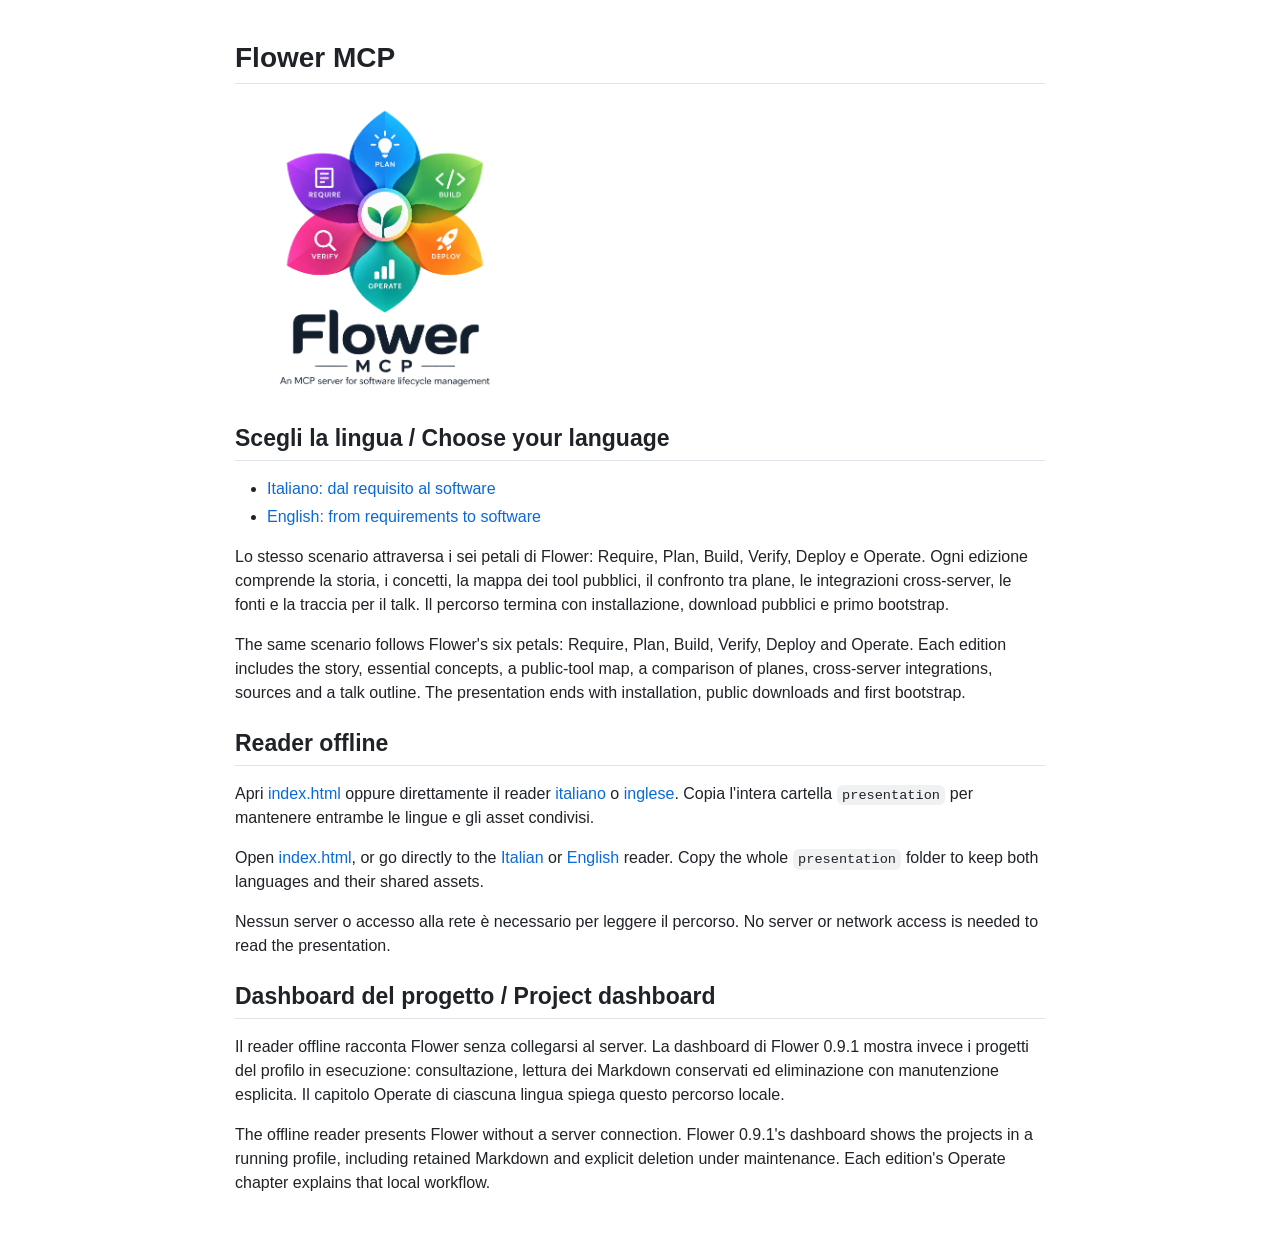
==== commit bec6f500: "chore: prepare Flower MCP 0.9.1 and direct dashboard guidance [skip ci]" ====
--- a/docs/presentation/index.html
+++ b/docs/presentation/index.html
@@ -37,10 +37,10 @@
 No server or network access is needed to read the presentation.</p>
 <h2 id="dashboard-del-progetto-project-dashboard">Dashboard del progetto / Project dashboard</h2>
 <p>Il reader offline racconta Flower senza collegarsi al server. La dashboard di
-Flower 0.9.0 mostra invece i progetti del profilo in esecuzione: consultazione,
+Flower 0.9.1 mostra invece i progetti del profilo in esecuzione: consultazione,
 lettura dei Markdown conservati ed eliminazione con manutenzione esplicita.
 Il capitolo Operate di ciascuna lingua spiega questo percorso locale.</p>
-<p>The offline reader presents Flower without a server connection. Flower 0.9.0's
+<p>The offline reader presents Flower without a server connection. Flower 0.9.1's
 dashboard shows the projects in a running profile, including retained Markdown
 and explicit deletion under maintenance. Each edition's Operate chapter explains
 that local workflow.</p>
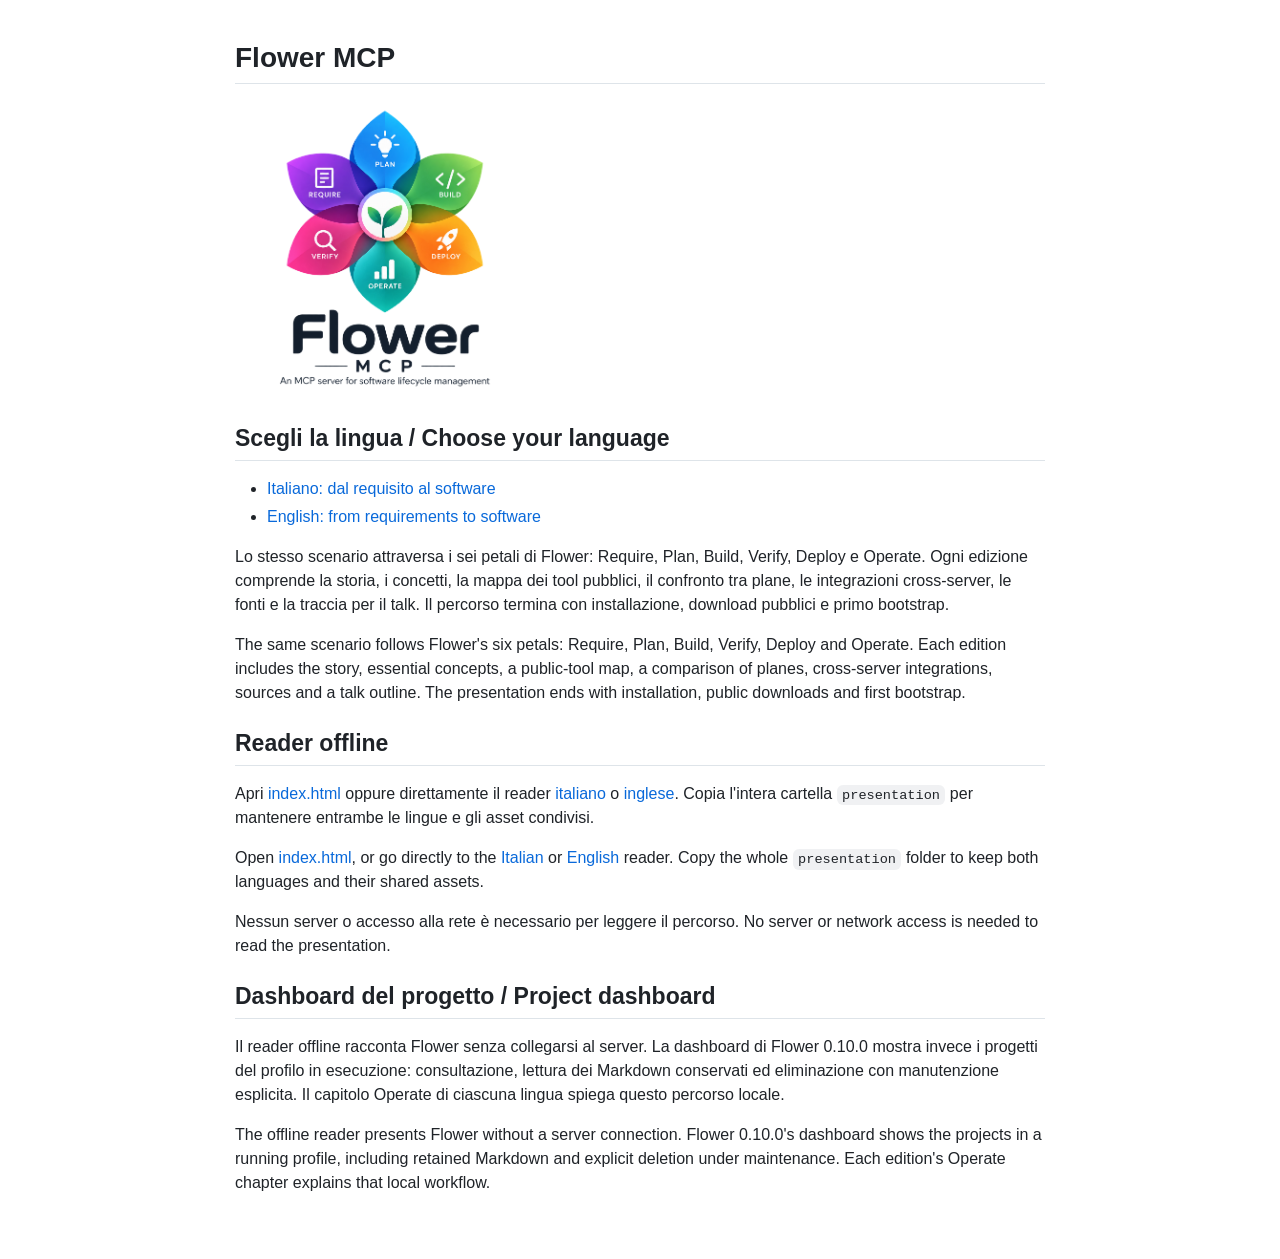
==== commit cfdb0979: "docs: align both release walkthroughs and offline readers with 0.10.0 [skip ci]" ====
--- a/docs/presentation/index.html
+++ b/docs/presentation/index.html
@@ -37,10 +37,10 @@
 No server or network access is needed to read the presentation.</p>
 <h2 id="dashboard-del-progetto-project-dashboard">Dashboard del progetto / Project dashboard</h2>
 <p>Il reader offline racconta Flower senza collegarsi al server. La dashboard di
-Flower 0.9.1 mostra invece i progetti del profilo in esecuzione: consultazione,
+Flower 0.10.0 mostra invece i progetti del profilo in esecuzione: consultazione,
 lettura dei Markdown conservati ed eliminazione con manutenzione esplicita.
 Il capitolo Operate di ciascuna lingua spiega questo percorso locale.</p>
-<p>The offline reader presents Flower without a server connection. Flower 0.9.1's
+<p>The offline reader presents Flower without a server connection. Flower 0.10.0's
 dashboard shows the projects in a running profile, including retained Markdown
 and explicit deletion under maintenance. Each edition's Operate chapter explains
 that local workflow.</p>
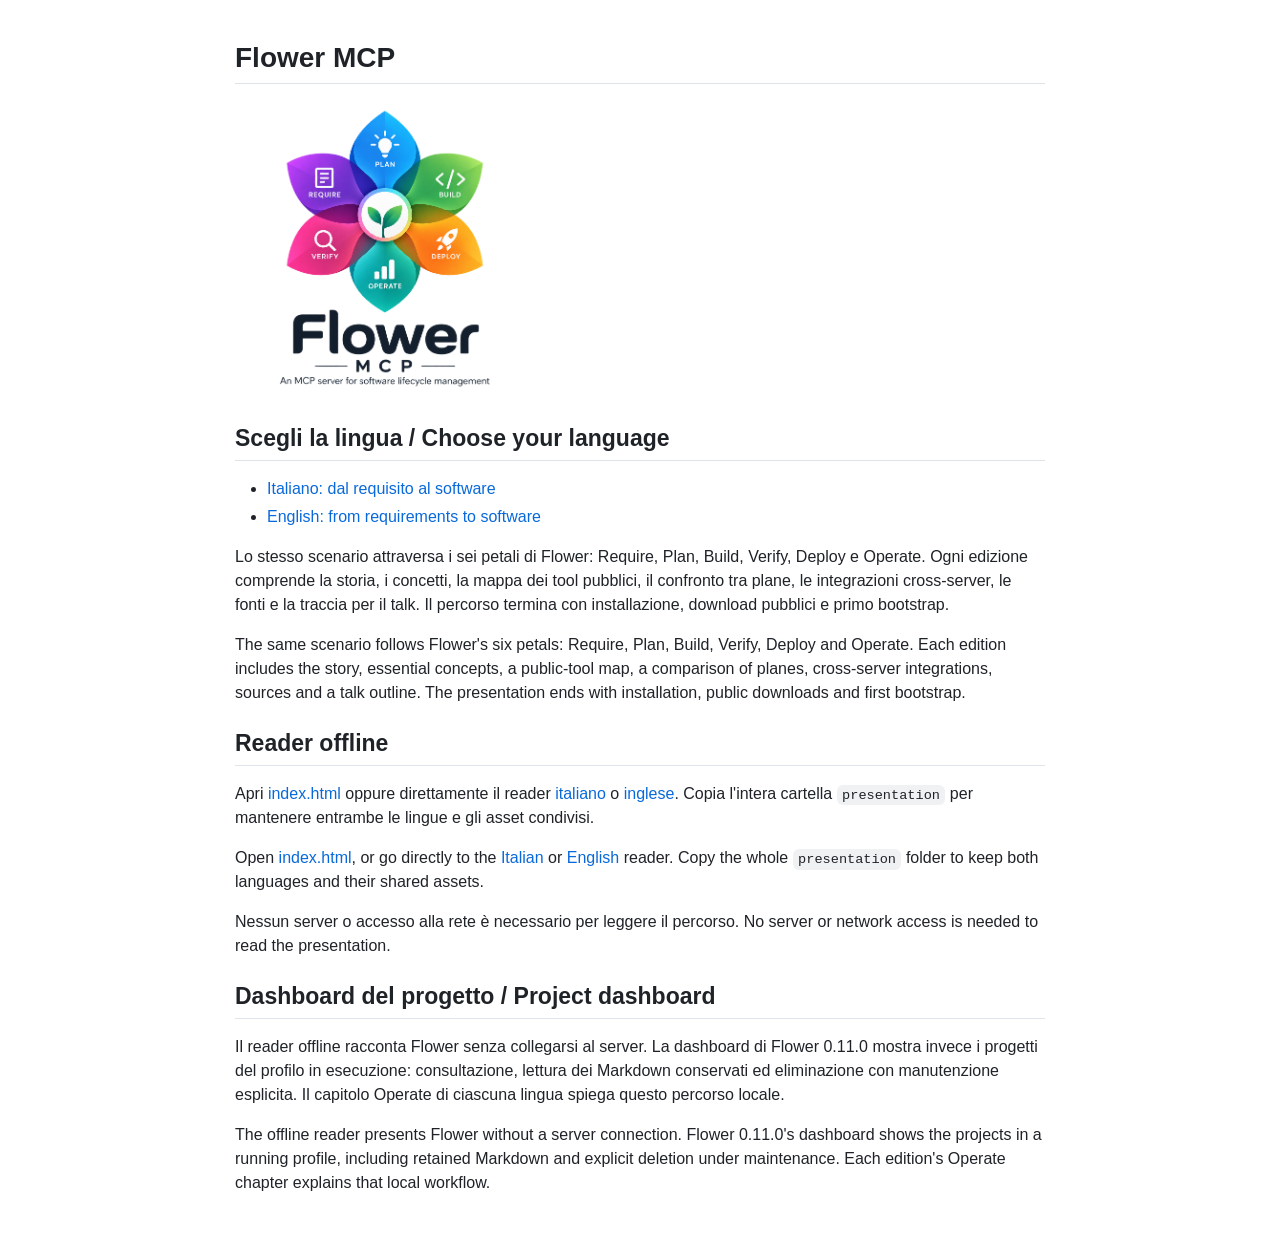
==== commit d62c248b: "Prepare Flower MCP 0.11.0 release and HTTPS guides [skip ci]" ====
--- a/docs/presentation/index.html
+++ b/docs/presentation/index.html
@@ -37,10 +37,10 @@
 No server or network access is needed to read the presentation.</p>
 <h2 id="dashboard-del-progetto-project-dashboard">Dashboard del progetto / Project dashboard</h2>
 <p>Il reader offline racconta Flower senza collegarsi al server. La dashboard di
-Flower 0.10.0 mostra invece i progetti del profilo in esecuzione: consultazione,
+Flower 0.11.0 mostra invece i progetti del profilo in esecuzione: consultazione,
 lettura dei Markdown conservati ed eliminazione con manutenzione esplicita.
 Il capitolo Operate di ciascuna lingua spiega questo percorso locale.</p>
-<p>The offline reader presents Flower without a server connection. Flower 0.10.0's
+<p>The offline reader presents Flower without a server connection. Flower 0.11.0's
 dashboard shows the projects in a running profile, including retained Markdown
 and explicit deletion under maintenance. Each edition's Operate chapter explains
 that local workflow.</p>
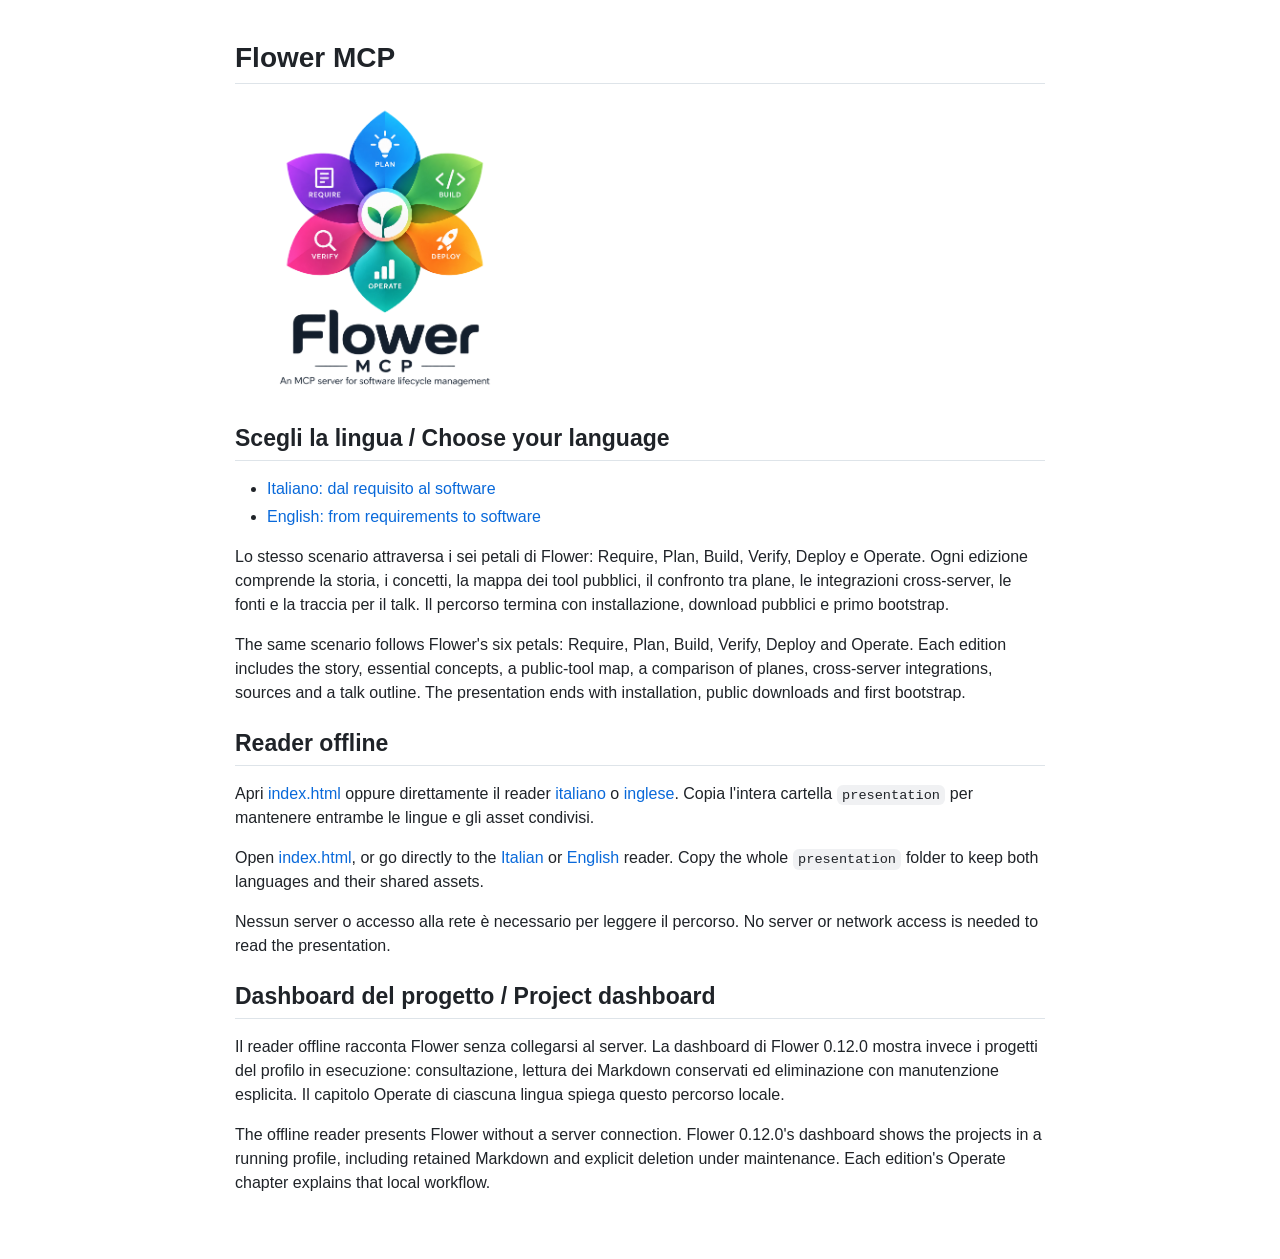
==== commit 57e1dc14: "chore: prepare Flower MCP 0.12.0 release and LAN guides [skip ci]" ====
--- a/docs/presentation/index.html
+++ b/docs/presentation/index.html
@@ -37,10 +37,10 @@
 No server or network access is needed to read the presentation.</p>
 <h2 id="dashboard-del-progetto-project-dashboard">Dashboard del progetto / Project dashboard</h2>
 <p>Il reader offline racconta Flower senza collegarsi al server. La dashboard di
-Flower 0.11.0 mostra invece i progetti del profilo in esecuzione: consultazione,
+Flower 0.12.0 mostra invece i progetti del profilo in esecuzione: consultazione,
 lettura dei Markdown conservati ed eliminazione con manutenzione esplicita.
 Il capitolo Operate di ciascuna lingua spiega questo percorso locale.</p>
-<p>The offline reader presents Flower without a server connection. Flower 0.11.0's
+<p>The offline reader presents Flower without a server connection. Flower 0.12.0's
 dashboard shows the projects in a running profile, including retained Markdown
 and explicit deletion under maintenance. Each edition's Operate chapter explains
 that local workflow.</p>
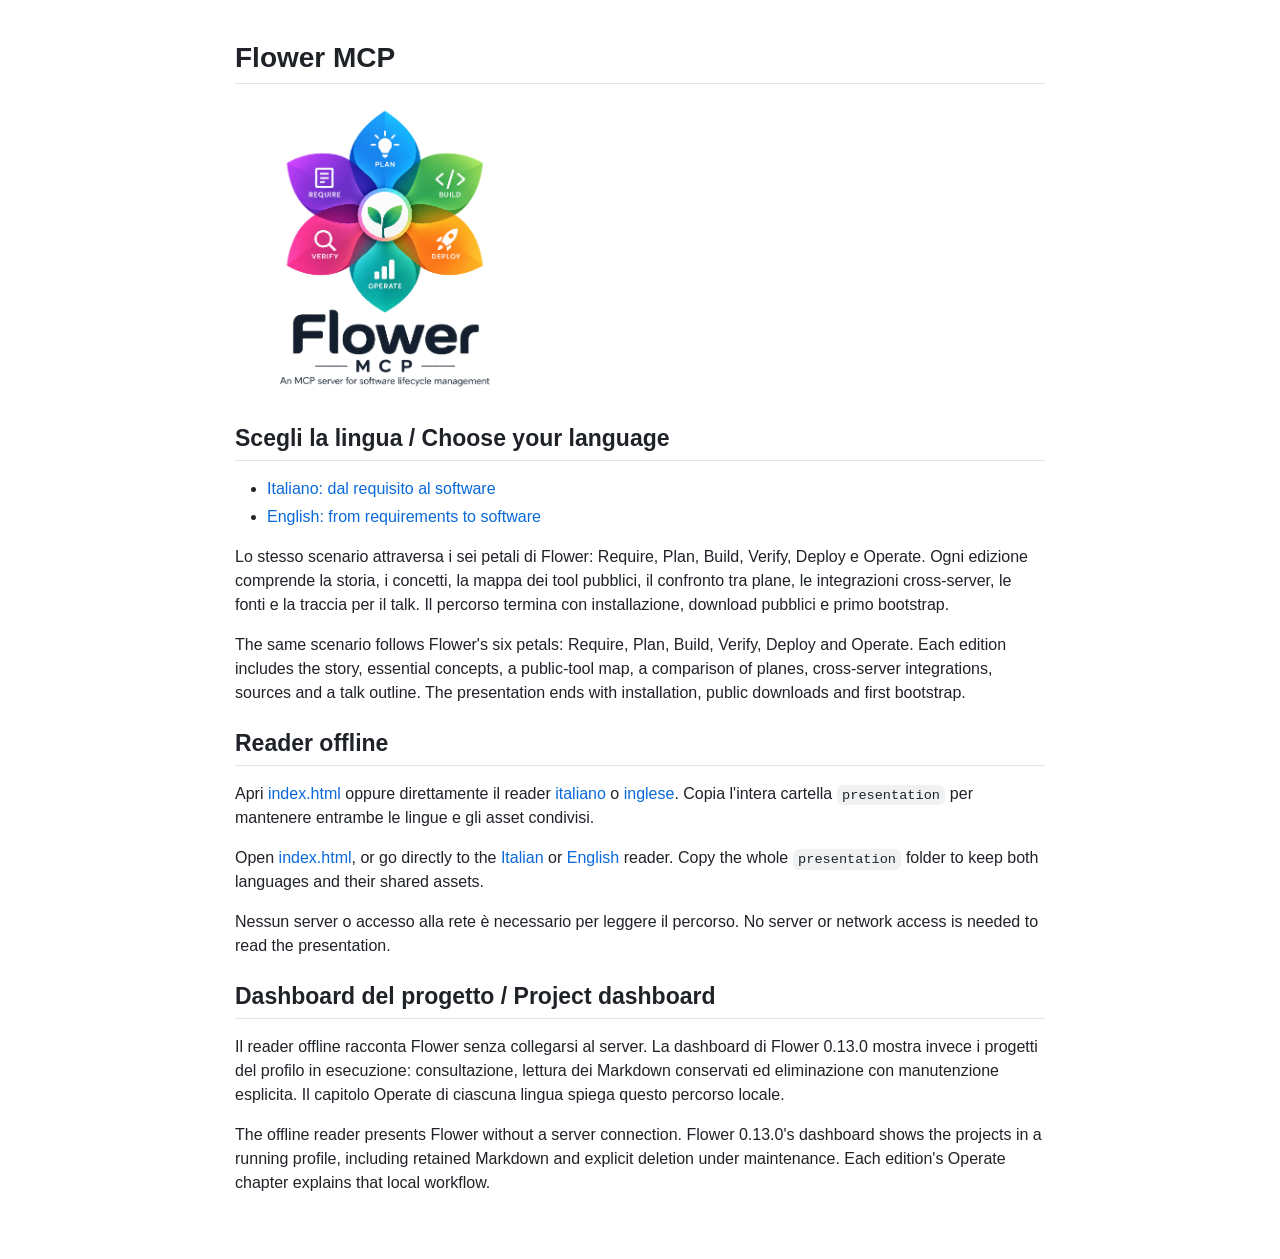
==== commit e51239ee: "chore: prepare Flower MCP 0.13.0 and recovery guides [skip ci]" ====
--- a/docs/presentation/index.html
+++ b/docs/presentation/index.html
@@ -37,10 +37,10 @@
 No server or network access is needed to read the presentation.</p>
 <h2 id="dashboard-del-progetto-project-dashboard">Dashboard del progetto / Project dashboard</h2>
 <p>Il reader offline racconta Flower senza collegarsi al server. La dashboard di
-Flower 0.12.0 mostra invece i progetti del profilo in esecuzione: consultazione,
+Flower 0.13.0 mostra invece i progetti del profilo in esecuzione: consultazione,
 lettura dei Markdown conservati ed eliminazione con manutenzione esplicita.
 Il capitolo Operate di ciascuna lingua spiega questo percorso locale.</p>
-<p>The offline reader presents Flower without a server connection. Flower 0.12.0's
+<p>The offline reader presents Flower without a server connection. Flower 0.13.0's
 dashboard shows the projects in a running profile, including retained Markdown
 and explicit deletion under maintenance. Each edition's Operate chapter explains
 that local workflow.</p>
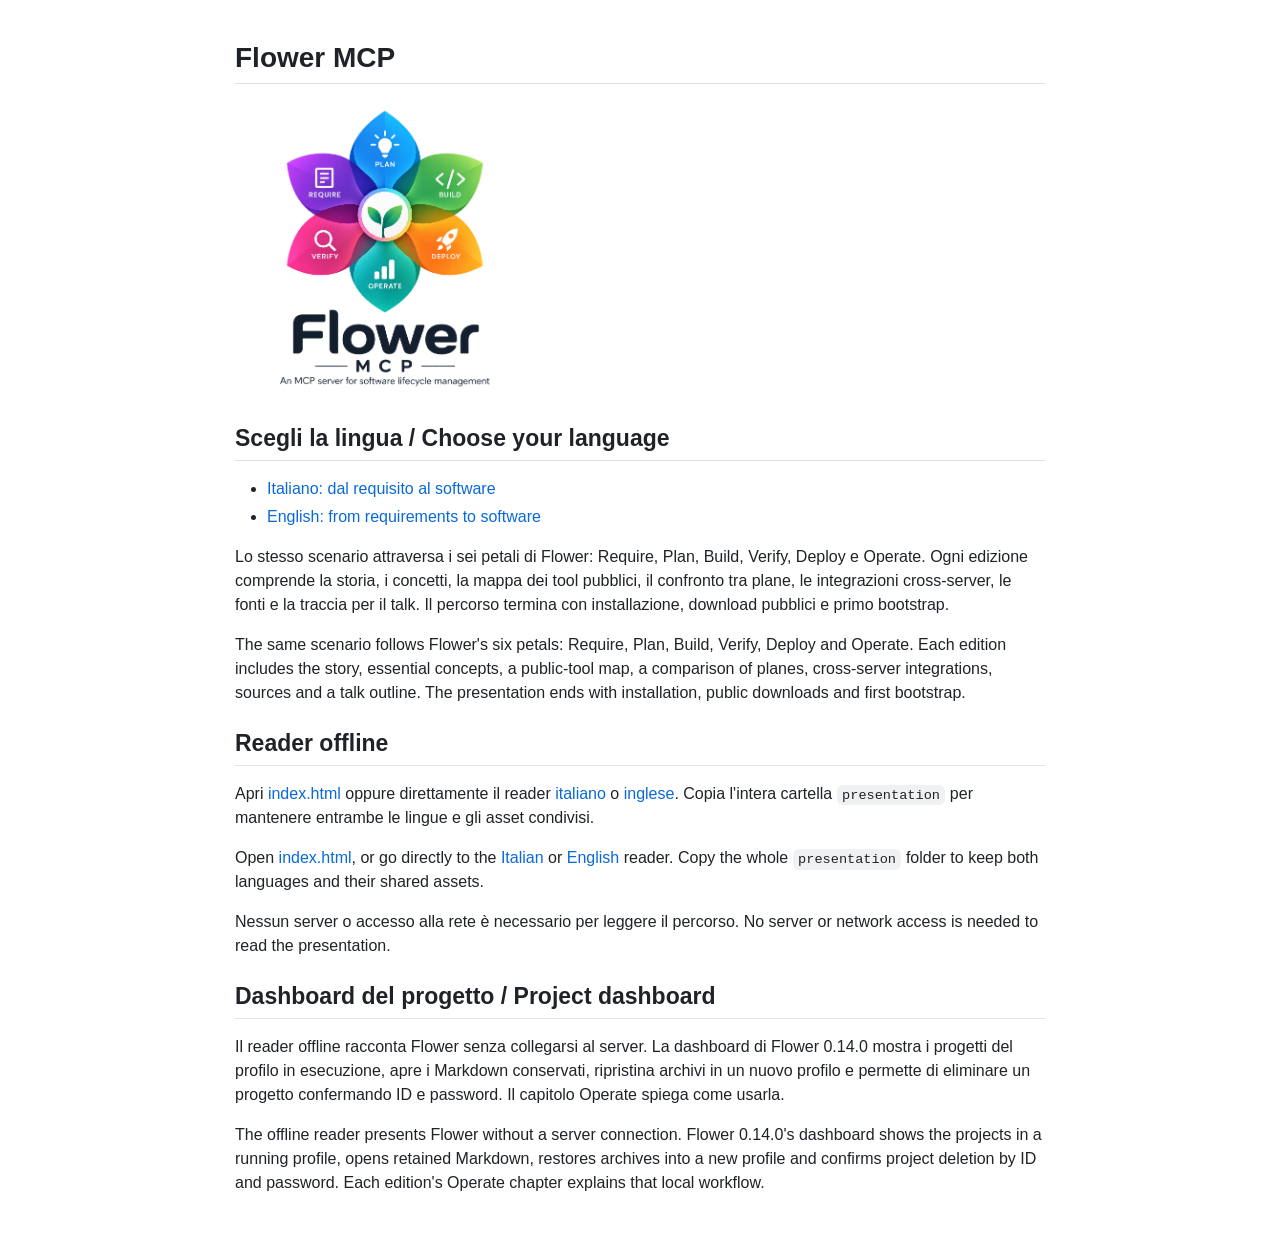
==== commit a8ed583c: "chore: prepare Flower MCP 0.14.0 release and guides [skip ci]" ====
--- a/docs/presentation/index.html
+++ b/docs/presentation/index.html
@@ -37,12 +37,12 @@
 No server or network access is needed to read the presentation.</p>
 <h2 id="dashboard-del-progetto-project-dashboard">Dashboard del progetto / Project dashboard</h2>
 <p>Il reader offline racconta Flower senza collegarsi al server. La dashboard di
-Flower 0.13.0 mostra invece i progetti del profilo in esecuzione: consultazione,
-lettura dei Markdown conservati ed eliminazione con manutenzione esplicita.
-Il capitolo Operate di ciascuna lingua spiega questo percorso locale.</p>
-<p>The offline reader presents Flower without a server connection. Flower 0.13.0's
-dashboard shows the projects in a running profile, including retained Markdown
-and explicit deletion under maintenance. Each edition's Operate chapter explains
-that local workflow.</p>
+Flower 0.14.0 mostra i progetti del profilo in esecuzione, apre i Markdown
+conservati, ripristina archivi in un nuovo profilo e permette di eliminare un
+progetto confermando ID e password. Il capitolo Operate spiega come usarla.</p>
+<p>The offline reader presents Flower without a server connection. Flower 0.14.0's
+dashboard shows the projects in a running profile, opens retained Markdown,
+restores archives into a new profile and confirms project deletion by ID and
+password. Each edition's Operate chapter explains that local workflow.</p>
 </article></main></body>
 </html>
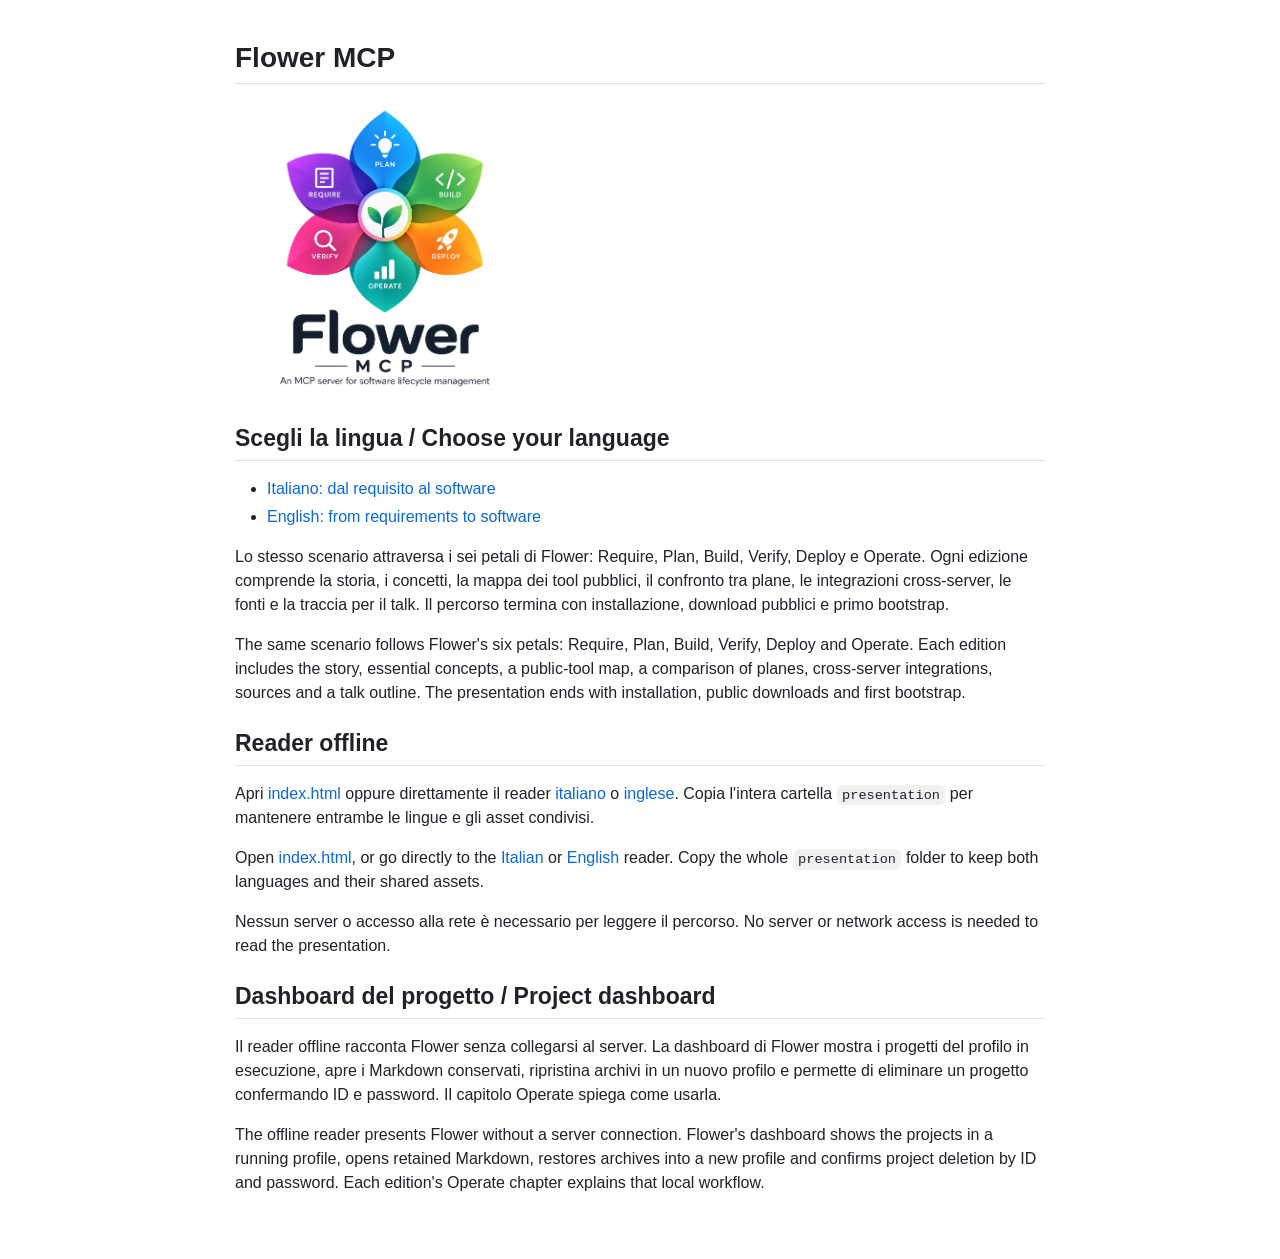
==== commit 8a7199a4: "docs: align the bilingual release reader with Flower 1.0.0" ====
--- a/docs/presentation/index.html
+++ b/docs/presentation/index.html
@@ -37,10 +37,10 @@
 No server or network access is needed to read the presentation.</p>
 <h2 id="dashboard-del-progetto-project-dashboard">Dashboard del progetto / Project dashboard</h2>
 <p>Il reader offline racconta Flower senza collegarsi al server. La dashboard di
-Flower 0.14.0 mostra i progetti del profilo in esecuzione, apre i Markdown
+Flower mostra i progetti del profilo in esecuzione, apre i Markdown
 conservati, ripristina archivi in un nuovo profilo e permette di eliminare un
 progetto confermando ID e password. Il capitolo Operate spiega come usarla.</p>
-<p>The offline reader presents Flower without a server connection. Flower 0.14.0's
+<p>The offline reader presents Flower without a server connection. Flower's
 dashboard shows the projects in a running profile, opens retained Markdown,
 restores archives into a new profile and confirms project deletion by ID and
 password. Each edition's Operate chapter explains that local workflow.</p>
